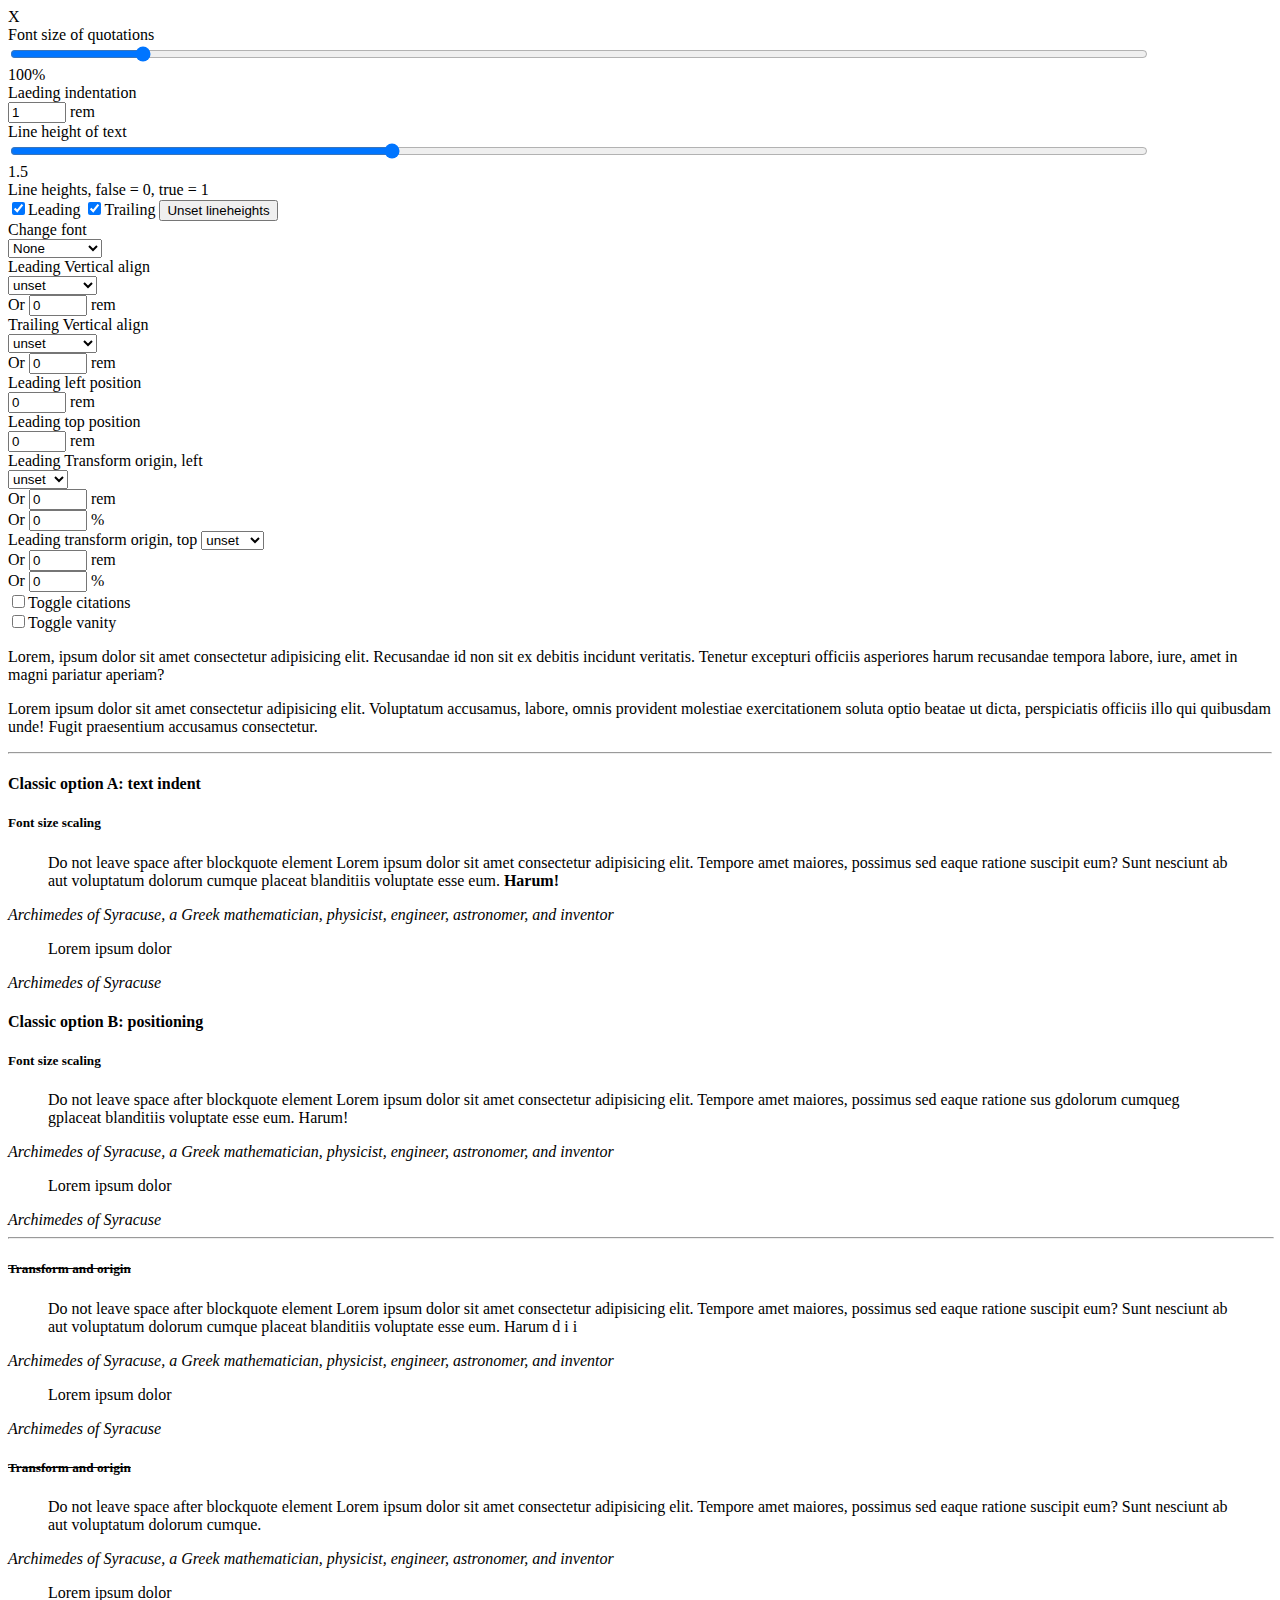
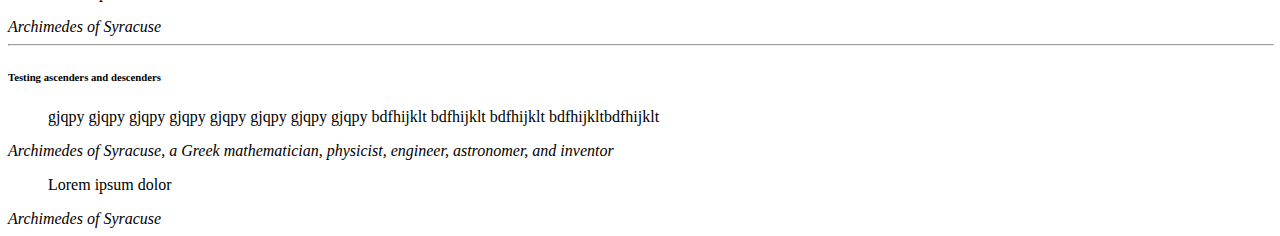
==== final/index.html @ 9e32eb4d "3 files added, 1 deleted" ====
<!DOCTYPE html>
<html lang="en">
  <head>
    <title>Home</title>
    <meta charset="UTF-8" />
    <meta name="viewport" content="width=device-width" />

    
    <link rel="preconnect" href="https://fonts.googleapis.com" />
    <link rel="preconnect" href="https://fonts.gstatic.com" crossorigin />
    <link
      href="https://fonts.googleapis.com/css2?family=Bitter:ital,wght@0,300..700;1,300..700&display=swap"
      rel="stylesheet"
    />
    <link
      href="https://fonts.googleapis.com/css2?family=Newsreader:wght@400;700&family=Literata:wght@400;700&display=swap&text=“”‘’—"
      rel="stylesheet"
    />

    

    
  </head>

  <body>
    <div id="toggle-tools">X</div>
    <div id="tools">

      <div>
        Font size of quotations <br />
        <input
          type="range"
          min="0.5"
          max="5"
          value="1"
          step="0.1"
          style="width: 90%"
          id="fontSize"
        />
        <br />
        <span id="fontSizeValue">100</span>%
      </div>
      <div>
        Laeding indentation<br />
        <input
          type="number"
          id="leadingIndent"
          step="0.1"
          value="1"
          style="width: 50px"
        />
        rem
      </div>

      <div>
        Line height of text <br />
        <input
          type="range"
          min="1"
          max="2.5"
          value="1.5"
          step="0.1"
          style="width: 90%"
          id="lineHeight"
        />
        <br />
        <span id="lineHeightValue">1.5</span>
      </div>
      <div>
        Line heights, false = 0, true = 1 <br />
        <label
          ><input
            type="checkbox"
            id="leadingLineHeight"
            checked
          />Leading</label
        >
        <label
          ><input
            type="checkbox"
            id="trailingLineHeight"
            checked
          />Trailing</label
        >
        <button id="unsetLineHeight">Unset lineheights</button>
      </div>
      <div>
        Change font <br />
        <select id="changeFont">
          <option value="inherit">None</option>
          <option value="Newsreader">Newsreader</option>
          <option value="Literata">Literata</option>
        </select>
      </div>
      <div>
        Leading Vertical align <br />
        <select id="changeLVAlign">
          <option>unset</option>
          <option>baseline</option>
          <option>sub</option>
          <option>super</option>
          <option>text-top</option>
          <option>text-bottom</option>
          <option>middle</option>
          <option>top</option>
          <option>bottom</option>
        </select>
        <br />
        Or
        <input
          id="lva"
          type="number"
          step="0.1"
          value="0"
          style="width: 50px"
        />
        rem
      </div>
      <div>
        Trailing Vertical align <br />
        <select id="changeTVAlign">
          <option>unset</option>
          <option>baseline</option>
          <option>sub</option>
          <option>super</option>
          <option>text-top</option>
          <option>text-bottom</option>
          <option>middle</option>
          <option>top</option>
          <option>bottom</option>
        </select>
        <br />
        Or
        <input
          id="tva"
          type="number"
          step="0.1"
          value="0"
          style="width: 50px"
        />
        rem
      </div>
      <div>
        Leading left position <br />
        <input
          id="lleft"
          type="number"
          step="0.1"
          value="0"
          style="width: 50px"
        />
        rem
      </div>
      <div>
        Leading top position <br />
        <input
          id="ltop"
          type="number"
          step="0.1"
          value="0"
          style="width: 50px"
        />
        rem
      </div>
      <div>
        Leading Transform origin, left <br />
        <select id="changeHOrigin">
          <option>unset</option>
          <option>left</option>
          <option>center</option>
          <option>right</option>
        </select>
        <br />
        Or
        <input id="ho" type="number" step="0.1" value="0" style="width: 50px" />
        rem
        <br />
        Or <input id="perho" type="number" value="0" style="width: 50px" /> %
      </div>
      <div>
        Leading transform origin, top
        <select id="changeVOrigin">
          <option>unset</option>
          <option>top</option>
          <option>center</option>
          <option>bottom</option>
        </select>
        <br />
        Or
        <input id="vo" type="number" step="0.1" value="0" style="width: 50px" />
        rem
        <br />
        Or <input id="pervo" type="number" value="0" style="width: 50px" /> %
      </div>
      <div>
        <label><input type="checkbox" id="toggleCite" />Toggle citations</label>
      </div>

      <div>
        <label><input type="checkbox" id="toggleVanity" />Toggle vanity</label>
      </div>
    </div>
    <div class="container">
      <div class="row">
        <div class="col">
          <p>
            Lorem, ipsum dolor sit amet consectetur adipisicing elit. Recusandae
            id non sit ex debitis incidunt veritatis. Tenetur excepturi officiis
            asperiores harum recusandae tempora labore, iure, amet in magni
            pariatur aperiam?
          </p>
        </div>
        <div class="col">
          <p>
            Lorem ipsum dolor sit amet consectetur adipisicing elit. Voluptatum
            accusamus, labore, omnis provident molestiae exercitationem soluta
            optio beatae ut dicta, perspiciatis officiis illo qui quibusdam
            unde! Fugit praesentium accusamus consectetur.
          </p>
        </div>
      </div>
      <hr />
      <div class="row">
        <div class="col classic classicA fontSize">
          <h4>Classic option A: text indent</h4>
          <h5>Font size scaling</h5>
          <div>
            <blockquote>
              Do not leave space after blockquote element Lorem ipsum dolor sit
              amet consectetur adipisicing elit. Tempore amet maiores, possimus
              sed eaque ratione suscipit eum? Sunt nesciunt ab aut voluptatum
              dolorum cumque placeat blanditiis voluptate esse eum.
              <strong>Harum!</strong>
            </blockquote>
            <cite
              >Archimedes of Syracuse, a Greek mathematician, physicist,
              engineer, astronomer, and inventor</cite
            >
          </div>
          <div>
            <blockquote>Lorem ipsum dolor</blockquote>
            <cite>Archimedes of Syracuse</cite>
          </div>
        </div>

        <div class="col classic classicB fontSize">
          <h4>Classic option B: positioning</h4>
          <h5>Font size scaling</h5>

          <div>
            <blockquote>
              Do not leave space after blockquote element Lorem ipsum dolor sit
              amet consectetur adipisicing elit. Tempore amet maiores, possimus
              sed eaque ratione sus gdolorum cumqueg gplaceat blanditiis
              voluptate esse eum. Harum!
            </blockquote>
            <cite
              >Archimedes of Syracuse, a Greek mathematician, physicist,
              engineer, astronomer, and inventor</cite
            >
          </div>
          <div>
            <blockquote>Lorem ipsum dolor</blockquote>
            <cite>Archimedes of Syracuse</cite>
          </div>
        </div>

        <hr style="width: 100%" />

        <div class="col classic classicA scale">
          <h5><del>Transform and origin</del></h5>
          <div>
            <blockquote>
              Do not leave space after blockquote element Lorem ipsum dolor sit
              amet consectetur adipisicing elit. Tempore amet maiores, possimus
              sed eaque ratione suscipit eum? Sunt nesciunt ab aut voluptatum
              dolorum cumque placeat blanditiis voluptate esse eum. Harum d i i
            </blockquote>
            <cite
              >Archimedes of Syracuse, a Greek mathematician, physicist,
              engineer, astronomer, and inventor</cite
            >
          </div>
          <div>
            <blockquote>Lorem ipsum dolor</blockquote>
            <cite>Archimedes of Syracuse</cite>
          </div>
        </div>
        <div class="col classic classicB scale">
          <h5><del>Transform and origin</del></h5>
          <div>
            <blockquote>
              Do not leave space after blockquote element Lorem ipsum dolor sit
              amet consectetur adipisicing elit. Tempore amet maiores, possimus
              sed eaque ratione suscipit eum? Sunt nesciunt ab aut voluptatum
              dolorum cumque.
            </blockquote>
            <cite
              >Archimedes of Syracuse, a Greek mathematician, physicist,
              engineer, astronomer, and inventor</cite
            >
          </div>
          <div>
            <blockquote>Lorem ipsum dolor</blockquote>
            <cite>Archimedes of Syracuse</cite>
          </div>
        </div>

        <hr style="width: 100%" />

        <div class="col classic classicA fontSize">
          <h6>Testing ascenders and descenders</h6>
          <div>
            <blockquote>
						gjqpy gjqpy gjqpy gjqpy gjqpy gjqpy gjqpy gjqpy 
						bdfhijklt bdfhijklt bdfhijklt bdfhijkltbdfhijklt 
            </blockquote>
            <cite
              >Archimedes of Syracuse, a Greek mathematician, physicist,
              engineer, astronomer, and inventor</cite
            >
          </div>
          <div>
            <blockquote>Lorem ipsum dolor</blockquote>
            <cite>Archimedes of Syracuse</cite>
          </div>
        </div>
      </div>
    </div>
  </body>
</html>
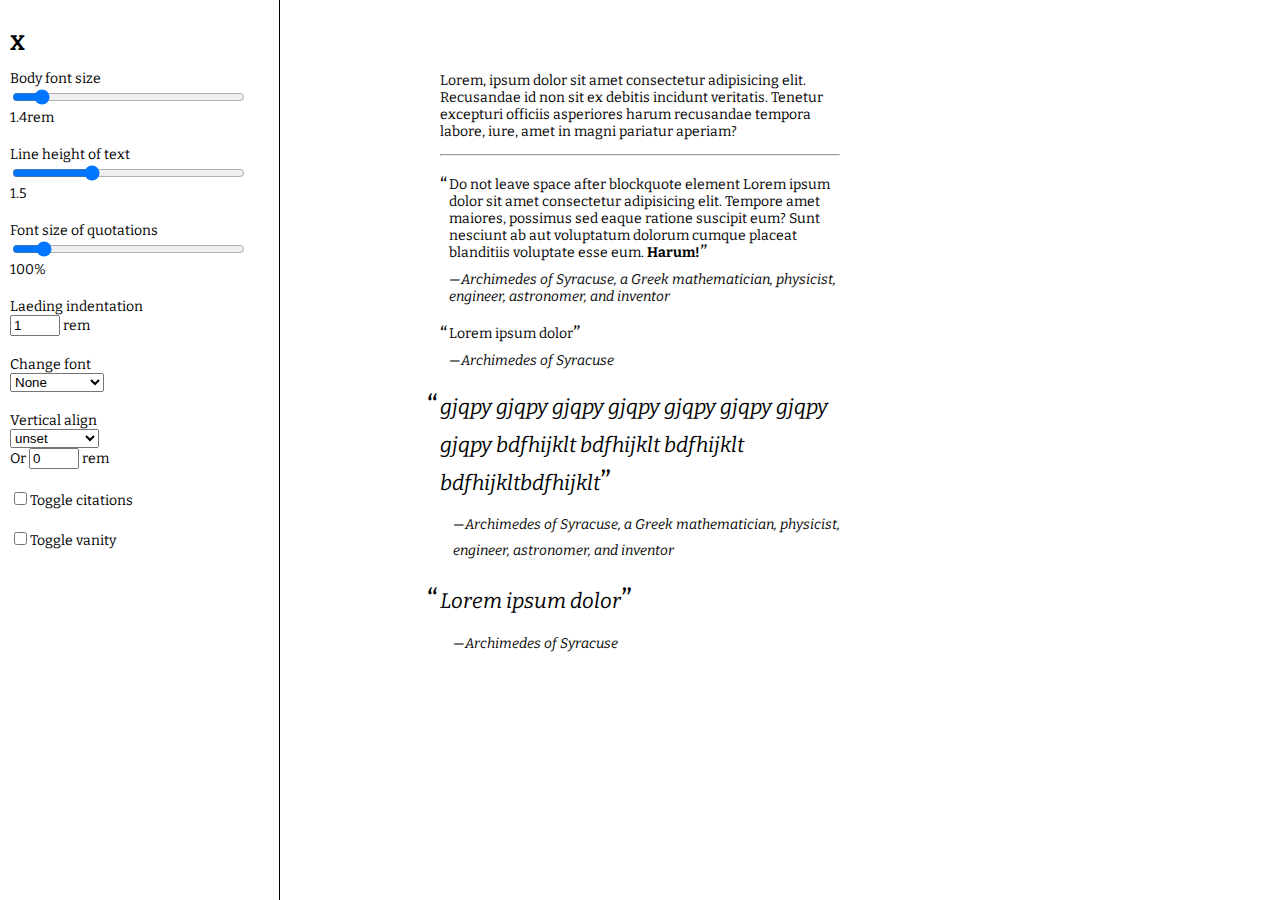
==== commit 30702ba0: "3 files modified" ====
--- a/final/index.html
+++ b/final/index.html
@@ -5,7 +5,9 @@
     <meta charset="UTF-8" />
     <meta name="viewport" content="width=device-width" />
 
-    
+    <link rel="stylesheet" href="styles.css" />
+    <script src="script.js"></script>
+
     <link rel="preconnect" href="https://fonts.googleapis.com" />
     <link rel="preconnect" href="https://fonts.gstatic.com" crossorigin />
     <link
@@ -16,16 +18,39 @@
       href="https://fonts.googleapis.com/css2?family=Newsreader:wght@400;700&family=Literata:wght@400;700&display=swap&text=“”‘’—"
       rel="stylesheet"
     />
-
-    
-
-    
   </head>
 
   <body>
     <div id="toggle-tools">X</div>
     <div id="tools">
-
+      <div>
+        Body font size <br />
+        <input
+          type="range"
+          min="1"
+          max="5"
+          value="1.4"
+          step="0.1"
+          style="width: 90%"
+          id="bodyFontSize"
+        />
+        <br />
+        <span id="bodyFontSizeValue">1.4</span>rem
+      </div>
+      <div>
+        Line height of text <br />
+        <input
+          type="range"
+          min="1"
+          max="2.5"
+          value="1.5"
+          step="0.1"
+          style="width: 90%"
+          id="lineHeight"
+        />
+        <br />
+        <span id="lineHeightValue">1.5</span>
+      </div>
       <div>
         Font size of quotations <br />
         <input
@@ -53,38 +78,6 @@
       </div>
 
       <div>
-        Line height of text <br />
-        <input
-          type="range"
-          min="1"
-          max="2.5"
-          value="1.5"
-          step="0.1"
-          style="width: 90%"
-          id="lineHeight"
-        />
-        <br />
-        <span id="lineHeightValue">1.5</span>
-      </div>
-      <div>
-        Line heights, false = 0, true = 1 <br />
-        <label
-          ><input
-            type="checkbox"
-            id="leadingLineHeight"
-            checked
-          />Leading</label
-        >
-        <label
-          ><input
-            type="checkbox"
-            id="trailingLineHeight"
-            checked
-          />Trailing</label
-        >
-        <button id="unsetLineHeight">Unset lineheights</button>
-      </div>
-      <div>
         Change font <br />
         <select id="changeFont">
           <option value="inherit">None</option>
@@ -93,8 +86,8 @@
         </select>
       </div>
       <div>
-        Leading Vertical align <br />
-        <select id="changeLVAlign">
+        Vertical align <br />
+        <select id="changeVAlign">
           <option>unset</option>
           <option>baseline</option>
           <option>sub</option>
@@ -107,91 +100,10 @@
         </select>
         <br />
         Or
-        <input
-          id="lva"
-          type="number"
-          step="0.1"
-          value="0"
-          style="width: 50px"
-        />
+        <input id="va" type="number" step="0.1" value="0" style="width: 50px" />
         rem
       </div>
-      <div>
-        Trailing Vertical align <br />
-        <select id="changeTVAlign">
-          <option>unset</option>
-          <option>baseline</option>
-          <option>sub</option>
-          <option>super</option>
-          <option>text-top</option>
-          <option>text-bottom</option>
-          <option>middle</option>
-          <option>top</option>
-          <option>bottom</option>
-        </select>
-        <br />
-        Or
-        <input
-          id="tva"
-          type="number"
-          step="0.1"
-          value="0"
-          style="width: 50px"
-        />
-        rem
-      </div>
-      <div>
-        Leading left position <br />
-        <input
-          id="lleft"
-          type="number"
-          step="0.1"
-          value="0"
-          style="width: 50px"
-        />
-        rem
-      </div>
-      <div>
-        Leading top position <br />
-        <input
-          id="ltop"
-          type="number"
-          step="0.1"
-          value="0"
-          style="width: 50px"
-        />
-        rem
-      </div>
-      <div>
-        Leading Transform origin, left <br />
-        <select id="changeHOrigin">
-          <option>unset</option>
-          <option>left</option>
-          <option>center</option>
-          <option>right</option>
-        </select>
-        <br />
-        Or
-        <input id="ho" type="number" step="0.1" value="0" style="width: 50px" />
-        rem
-        <br />
-        Or <input id="perho" type="number" value="0" style="width: 50px" /> %
-      </div>
-      <div>
-        Leading transform origin, top
-        <select id="changeVOrigin">
-          <option>unset</option>
-          <option>top</option>
-          <option>center</option>
-          <option>bottom</option>
-        </select>
-        <br />
-        Or
-        <input id="vo" type="number" step="0.1" value="0" style="width: 50px" />
-        rem
-        <br />
-        Or <input id="pervo" type="number" value="0" style="width: 50px" /> %
-      </div>
+
       <div>
         <label><input type="checkbox" id="toggleCite" />Toggle citations</label>
       </div>
@@ -201,130 +113,45 @@
       </div>
     </div>
     <div class="container">
-      <div class="row">
-        <div class="col">
-          <p>
-            Lorem, ipsum dolor sit amet consectetur adipisicing elit. Recusandae
-            id non sit ex debitis incidunt veritatis. Tenetur excepturi officiis
-            asperiores harum recusandae tempora labore, iure, amet in magni
-            pariatur aperiam?
-          </p>
-        </div>
-        <div class="col">
-          <p>
-            Lorem ipsum dolor sit amet consectetur adipisicing elit. Voluptatum
-            accusamus, labore, omnis provident molestiae exercitationem soluta
-            optio beatae ut dicta, perspiciatis officiis illo qui quibusdam
-            unde! Fugit praesentium accusamus consectetur.
-          </p>
-        </div>
+      <p>
+        Lorem, ipsum dolor sit amet consectetur adipisicing elit. Recusandae id
+        non sit ex debitis incidunt veritatis. Tenetur excepturi officiis
+        asperiores harum recusandae tempora labore, iure, amet in magni pariatur
+        aperiam?
+      </p>
+
+      <hr />
+      <div class="quoted">
+        <blockquote>
+          Do not leave space after blockquote element Lorem ipsum dolor sit amet
+          consectetur adipisicing elit. Tempore amet maiores, possimus sed eaque
+          ratione suscipit eum? Sunt nesciunt ab aut voluptatum dolorum cumque
+          placeat blanditiis voluptate esse eum.
+          <strong>Harum!</strong>
+        </blockquote>
+        <cite
+          >Archimedes of Syracuse, a Greek mathematician, physicist, engineer,
+          astronomer, and inventor</cite
+        >
       </div>
-      <hr />
-      <div class="row">
-        <div class="col classic classicA fontSize">
-          <h4>Classic option A: text indent</h4>
-          <h5>Font size scaling</h5>
-          <div>
-            <blockquote>
-              Do not leave space after blockquote element Lorem ipsum dolor sit
-              amet consectetur adipisicing elit. Tempore amet maiores, possimus
-              sed eaque ratione suscipit eum? Sunt nesciunt ab aut voluptatum
-              dolorum cumque placeat blanditiis voluptate esse eum.
-              <strong>Harum!</strong>
-            </blockquote>
-            <cite
-              >Archimedes of Syracuse, a Greek mathematician, physicist,
-              engineer, astronomer, and inventor</cite
-            >
-          </div>
-          <div>
-            <blockquote>Lorem ipsum dolor</blockquote>
-            <cite>Archimedes of Syracuse</cite>
-          </div>
-        </div>
+      <div class="quoted">
+        <blockquote>Lorem ipsum dolor</blockquote>
+        <cite>Archimedes of Syracuse</cite>
+      </div>
 
-        <div class="col classic classicB fontSize">
-          <h4>Classic option B: positioning</h4>
-          <h5>Font size scaling</h5>
-
-          <div>
-            <blockquote>
-              Do not leave space after blockquote element Lorem ipsum dolor sit
-              amet consectetur adipisicing elit. Tempore amet maiores, possimus
-              sed eaque ratione sus gdolorum cumqueg gplaceat blanditiis
-              voluptate esse eum. Harum!
-            </blockquote>
-            <cite
-              >Archimedes of Syracuse, a Greek mathematician, physicist,
-              engineer, astronomer, and inventor</cite
-            >
-          </div>
-          <div>
-            <blockquote>Lorem ipsum dolor</blockquote>
-            <cite>Archimedes of Syracuse</cite>
-          </div>
-        </div>
-
-        <hr style="width: 100%" />
-
-        <div class="col classic classicA scale">
-          <h5><del>Transform and origin</del></h5>
-          <div>
-            <blockquote>
-              Do not leave space after blockquote element Lorem ipsum dolor sit
-              amet consectetur adipisicing elit. Tempore amet maiores, possimus
-              sed eaque ratione suscipit eum? Sunt nesciunt ab aut voluptatum
-              dolorum cumque placeat blanditiis voluptate esse eum. Harum d i i
-            </blockquote>
-            <cite
-              >Archimedes of Syracuse, a Greek mathematician, physicist,
-              engineer, astronomer, and inventor</cite
-            >
-          </div>
-          <div>
-            <blockquote>Lorem ipsum dolor</blockquote>
-            <cite>Archimedes of Syracuse</cite>
-          </div>
-        </div>
-        <div class="col classic classicB scale">
-          <h5><del>Transform and origin</del></h5>
-          <div>
-            <blockquote>
-              Do not leave space after blockquote element Lorem ipsum dolor sit
-              amet consectetur adipisicing elit. Tempore amet maiores, possimus
-              sed eaque ratione suscipit eum? Sunt nesciunt ab aut voluptatum
-              dolorum cumque.
-            </blockquote>
-            <cite
-              >Archimedes of Syracuse, a Greek mathematician, physicist,
-              engineer, astronomer, and inventor</cite
-            >
-          </div>
-          <div>
-            <blockquote>Lorem ipsum dolor</blockquote>
-            <cite>Archimedes of Syracuse</cite>
-          </div>
-        </div>
-
-        <hr style="width: 100%" />
-
-        <div class="col classic classicA fontSize">
-          <h6>Testing ascenders and descenders</h6>
-          <div>
-            <blockquote>
-						gjqpy gjqpy gjqpy gjqpy gjqpy gjqpy gjqpy gjqpy 
-						bdfhijklt bdfhijklt bdfhijklt bdfhijkltbdfhijklt 
-            </blockquote>
-            <cite
-              >Archimedes of Syracuse, a Greek mathematician, physicist,
-              engineer, astronomer, and inventor</cite
-            >
-          </div>
-          <div>
-            <blockquote>Lorem ipsum dolor</blockquote>
-            <cite>Archimedes of Syracuse</cite>
-          </div>
-        </div>
+      <div class="quoted vanity">
+        <blockquote>
+          gjqpy gjqpy gjqpy gjqpy gjqpy gjqpy gjqpy gjqpy bdfhijklt bdfhijklt
+          bdfhijklt bdfhijkltbdfhijklt
+        </blockquote>
+        <cite
+          >Archimedes of Syracuse, a Greek mathematician, physicist, engineer,
+          astronomer, and inventor</cite
+        >
+      </div>
+      <div class="quoted vanity">
+        <blockquote>Lorem ipsum dolor</blockquote>
+        <cite>Archimedes of Syracuse</cite>
       </div>
     </div>
   </body>
--- a/final/styles.css
+++ b/final/styles.css
@@ -0,0 +1,134 @@
+:root {
+  --line-height: 1.5;
+  --font-size: 100%;
+  --vertical-align: unset;
+  --leading-indent: 1rem;
+  --font-family: inherit;
+}
+
+html {
+  font-size: 62.5%;
+}
+
+* {
+  box-sizing: border-box;
+}
+
+body {
+  font-family: 'Bitter', serif;
+  font-size: 1.4rem;
+  padding-bottom: 5rem;
+}
+
+.container {
+  padding: 5rem;
+  max-width: 500px;
+  margin: 0 auto;
+  font-size: var(--body-font-size, 1.4rem);
+}
+
+div {
+  margin: 2rem 0;
+}
+
+#tools {
+  width: 280px;
+  z-index: 1000;
+  background-color: white;
+  border-right: 1px solid black;
+  padding: 1rem;
+  position: fixed;
+  top: 0;
+  left: 0;
+  bottom: 0;
+  margin: 0;
+  padding-top: 5rem;
+  height: 100vh;
+  overflow-y: auto;
+}
+
+#toggle-tools {
+  display: block;
+  position: fixed;
+  top: 0;
+  left: 0;
+  padding: 1rem;
+  font-weight: bold;
+  font-size: 150%;
+  z-index: 1100;
+  cursor: pointer;
+}
+
+/* here is what matters */
+/*The best option*/
+.quoted {
+  --font-size: 150%;
+  --vertical-align: -0.4rem;
+  --opening-indent: 0.9rem;
+}
+.quoted blockquote {
+  margin: 0;
+  position: relative;
+  margin-left: var(--opening-indent, 1rem);
+}
+.quoted blockquote:before,
+.quoted blockquote:after {
+  font-family: var(--quote-font);
+  line-height: 0;
+  vertical-align: var(--vertical-align, unset);
+  font-size: var(--font-size, 100%);
+}
+
+.quoted blockquote:before {
+  content: '\201C';
+  text-indent: calc(var(--opening-indent, 1rem) * -1);
+  display: inline-block;
+}
+
+.quoted blockquote:after {
+  content: '\201D';
+}
+.quoted cite {
+  display: block;
+  margin-top: 1rem;
+  font-style: italic;
+  margin-left: var(--opening-indent, 1rem);
+}
+.quoted cite:before {
+  content: '\2014';
+  font-family: var(--quote-font);
+}
+.quoted cite:after {
+  margin-left: var(--opening-indent, 1rem);
+}
+
+.vanity {
+  --opening-indent: 1.3rem;
+
+  line-height: calc(var(--line-height) * 1.2);
+}
+.vanity blockquote {
+  font-size: 150%;
+  font-style: italic;
+  margin-left: 0 !important;
+  padding-left: 0;
+}
+.vanity blockquote:before,
+.vanity blockquote:after {
+  font-style: normal;
+}
+
+.vanity blockquote cite {
+  margin-left: 0;
+  font-size: 120%;
+  font-style: normal;
+}
+
+q:before {
+  content: '\2018';
+  font-family: var(--quote-font);
+}
+q:after {
+  content: '\2019';
+  font-family: var(--quote-font);
+}
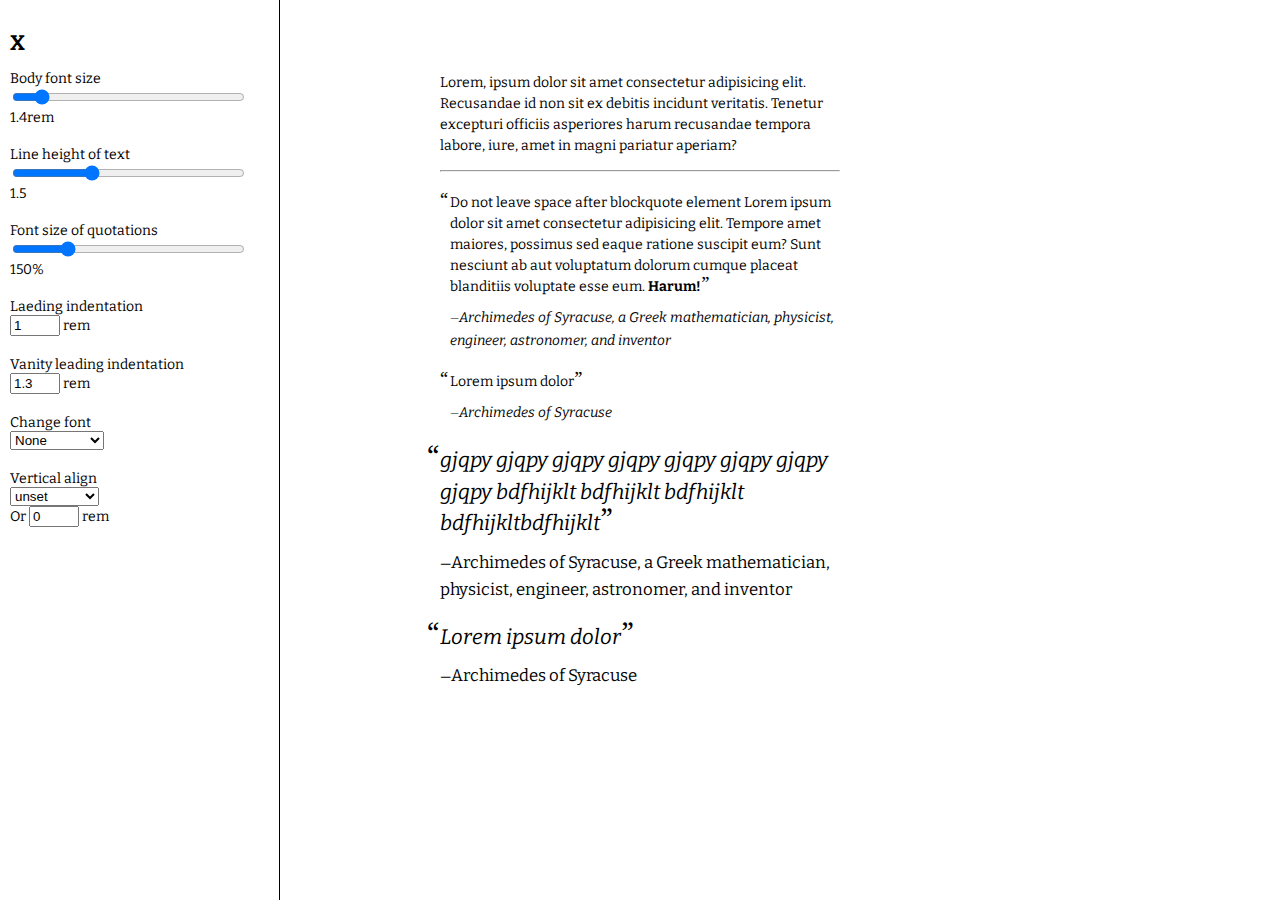
==== commit 5e38d0d3: "3 files modified" ====
--- a/final/index.html
+++ b/final/index.html
@@ -57,25 +57,36 @@
           type="range"
           min="0.5"
           max="5"
-          value="1"
+          value="1.5"
           step="0.1"
           style="width: 90%"
           id="fontSize"
         />
         <br />
-        <span id="fontSizeValue">100</span>%
+        <span id="fontSizeValue">150</span>%
       </div>
       <div>
         Laeding indentation<br />
         <input
           type="number"
-          id="leadingIndent"
+          id="openingIndent"
           step="0.1"
           value="1"
           style="width: 50px"
         />
         rem
       </div>
+      <div>
+      Vanity leading indentation<br />
+      <input
+        type="number"
+        id="vanityOpeningIndent"
+        step="0.1"
+        value="1.3"
+        style="width: 50px"
+      />
+      rem
+    </div>
 
       <div>
         Change font <br />
@@ -104,13 +115,6 @@
         rem
       </div>
 
-      <div>
-        <label><input type="checkbox" id="toggleCite" />Toggle citations</label>
-      </div>
-
-      <div>
-        <label><input type="checkbox" id="toggleVanity" />Toggle vanity</label>
-      </div>
     </div>
     <div class="container">
       <p>
--- a/final/styles.css
+++ b/final/styles.css
@@ -1,10 +1,3 @@
-:root {
-  --line-height: 1.5;
-  --font-size: 100%;
-  --vertical-align: unset;
-  --leading-indent: 1rem;
-  --font-family: inherit;
-}
 
 html {
   font-size: 62.5%;
@@ -24,7 +17,6 @@
   padding: 5rem;
   max-width: 500px;
   margin: 0 auto;
-  font-size: var(--body-font-size, 1.4rem);
 }
 
 div {
@@ -60,11 +52,23 @@
 }
 
 /* here is what matters */
+
+:root {
+  --quote-font: 'Newsreader';
+  --line-height: 1.5;
+  --body-font-size: 1.4;
+}
+/* this is like the main body */
+.container {
+  font-size: var(--body-font-size, 1.4rem);
+  line-height: var(--line-height, 1.5rem);
+}
 /*The best option*/
 .quoted {
   --font-size: 150%;
-  --vertical-align: -0.4rem;
-  --opening-indent: 0.9rem;
+  --vertical-align: 0;
+  --opening-indent: unset;
+
 }
 .quoted blockquote {
   margin: 0;
@@ -104,8 +108,8 @@
 
 .vanity {
   --opening-indent: 1.3rem;
-
-  line-height: calc(var(--line-height) * 1.2);
+  /* this should be a rare case */
+  line-height: calc(var(--line-height) * 1);
 }
 .vanity blockquote {
   font-size: 150%;
@@ -118,7 +122,7 @@
   font-style: normal;
 }
 
-.vanity blockquote cite {
+.vanity cite {
   margin-left: 0;
   font-size: 120%;
   font-style: normal;
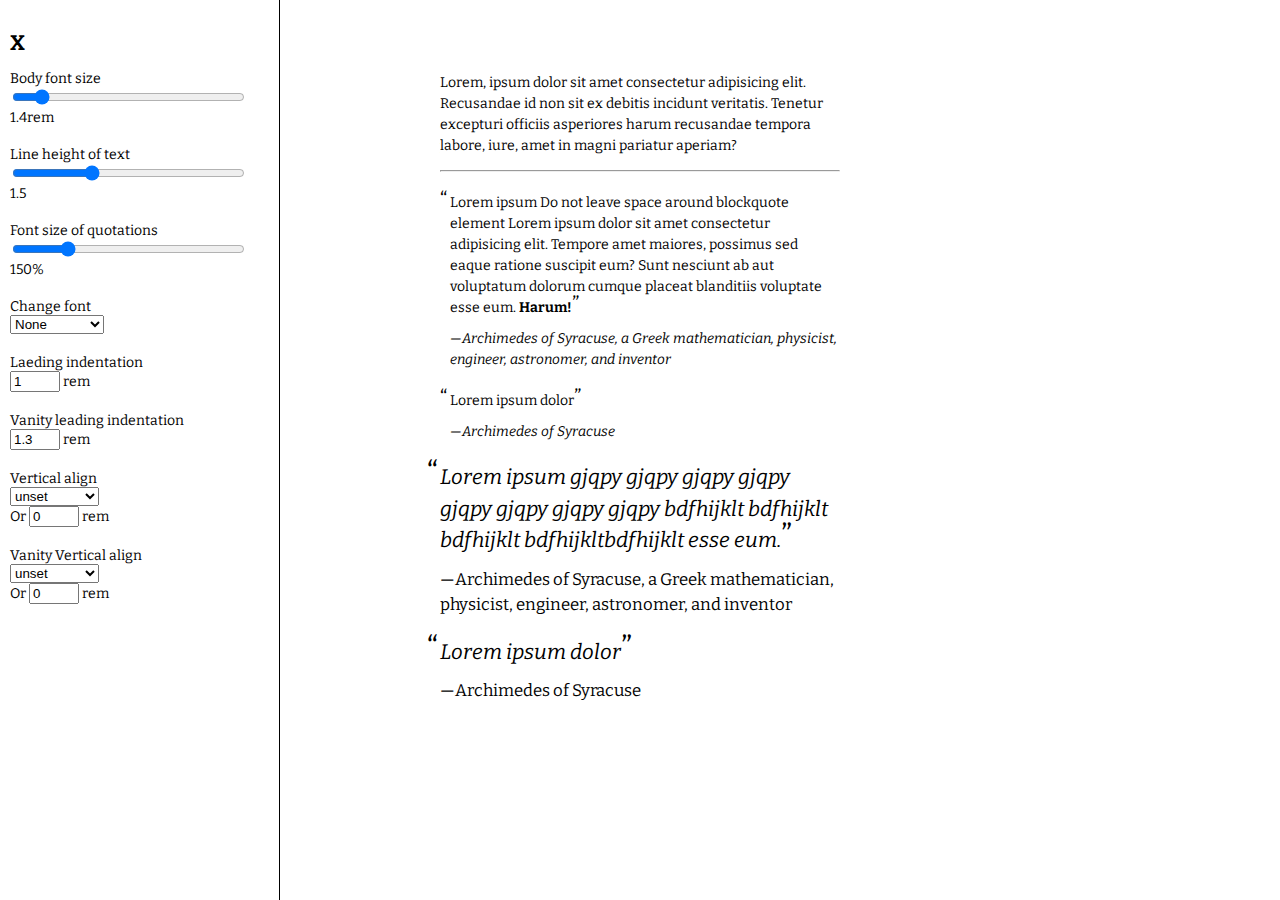
==== commit 8e3dfcaa: "3 files modified" ====
--- a/final/index.html
+++ b/final/index.html
@@ -66,6 +66,14 @@
         <span id="fontSizeValue">150</span>%
       </div>
       <div>
+      Change font <br />
+      <select id="changeFont">
+        <option value="inherit">None</option>
+        <option value="Newsreader">Newsreader</option>
+        <option value="Literata">Literata</option>
+      </select>
+    </div>
+      <div>
         Laeding indentation<br />
         <input
           type="number"
@@ -88,14 +96,7 @@
       rem
     </div>
 
-      <div>
-        Change font <br />
-        <select id="changeFont">
-          <option value="inherit">None</option>
-          <option value="Newsreader">Newsreader</option>
-          <option value="Literata">Literata</option>
-        </select>
-      </div>
+    
       <div>
         Vertical align <br />
         <select id="changeVAlign">
@@ -115,6 +116,25 @@
         rem
       </div>
 
+      <div>
+      Vanity Vertical align <br />
+      <select id="changeVVAlign">
+        <option>unset</option>
+        <option>baseline</option>
+        <option>sub</option>
+        <option>super</option>
+        <option>text-top</option>
+        <option>text-bottom</option>
+        <option>middle</option>
+        <option>top</option>
+        <option>bottom</option>
+      </select>
+      <br />
+      Or
+      <input id="vva" type="number" step="0.1" value="0" style="width: 50px" />
+      rem
+    </div>
+
     </div>
     <div class="container">
       <p>
@@ -127,7 +147,7 @@
       <hr />
       <div class="quoted">
         <blockquote>
-          Do not leave space after blockquote element Lorem ipsum dolor sit amet
+        Lorem ipsum Do not leave space around blockquote element Lorem ipsum dolor sit amet
           consectetur adipisicing elit. Tempore amet maiores, possimus sed eaque
           ratione suscipit eum? Sunt nesciunt ab aut voluptatum dolorum cumque
           placeat blanditiis voluptate esse eum.
@@ -145,8 +165,8 @@
 
       <div class="quoted vanity">
         <blockquote>
-          gjqpy gjqpy gjqpy gjqpy gjqpy gjqpy gjqpy gjqpy bdfhijklt bdfhijklt
-          bdfhijklt bdfhijkltbdfhijklt
+        Lorem ipsum gjqpy gjqpy gjqpy gjqpy gjqpy gjqpy gjqpy gjqpy bdfhijklt bdfhijklt
+          bdfhijklt bdfhijkltbdfhijklt esse eum.
         </blockquote>
         <cite
           >Archimedes of Syracuse, a Greek mathematician, physicist, engineer,
--- a/final/styles.css
+++ b/final/styles.css
@@ -54,7 +54,7 @@
 /* here is what matters */
 
 :root {
-  --quote-font: 'Newsreader';
+  --quote-font: inherit;
   --line-height: 1.5;
   --body-font-size: 1.4;
 }
@@ -66,7 +66,7 @@
 /*The best option*/
 .quoted {
   --font-size: 150%;
-  --vertical-align: 0;
+  --vertical-align: unset;
   --opening-indent: unset;
 
 }
@@ -108,6 +108,12 @@
 
 .vanity {
   --opening-indent: 1.3rem;
+  /* this is tempting but not so practical */
+  /* --vertical-align-multiplier: 1.5; */
+
+  /* better have an overide */
+  --vertical-align: unset;
+  
   /* this should be a rare case */
   line-height: calc(var(--line-height) * 1);
 }
@@ -120,6 +126,8 @@
 .vanity blockquote:before,
 .vanity blockquote:after {
   font-style: normal;
+  /* using the tempting-but-not-so-practical variable */
+  /* vertical-align: calc(var(--vertical-align, unset) * var(--vertical-align-multiplier)); */
 }
 
 .vanity cite {
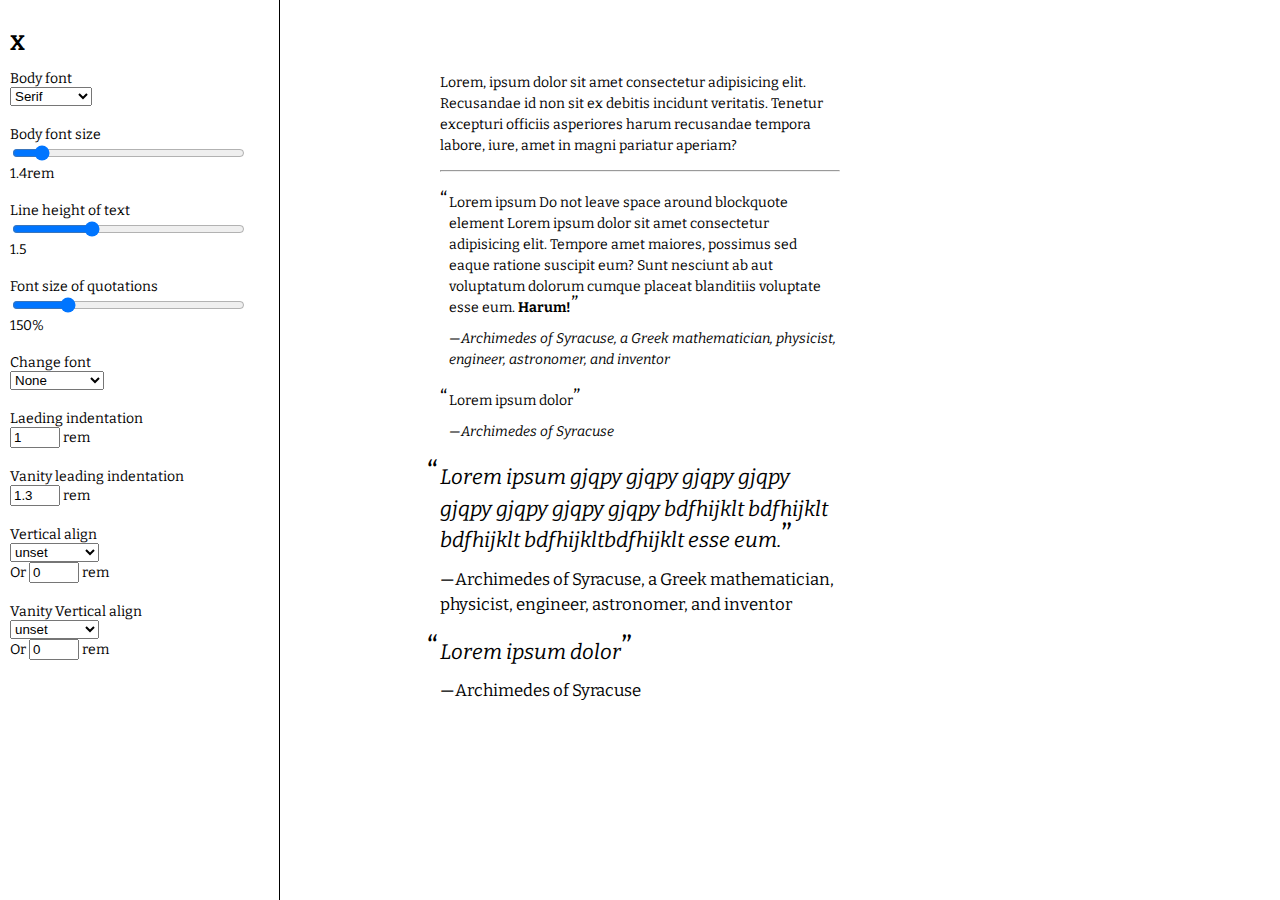
==== commit 2527ae3c: "3 files modified, 2 added" ====
--- a/final/index.html
+++ b/final/index.html
@@ -11,7 +11,7 @@
     <link rel="preconnect" href="https://fonts.googleapis.com" />
     <link rel="preconnect" href="https://fonts.gstatic.com" crossorigin />
     <link
-      href="https://fonts.googleapis.com/css2?family=Bitter:ital,wght@0,300..700;1,300..700&display=swap"
+      href="https://fonts.googleapis.com/css2?family=Bitter:ital,wght@0,300..700;1,300..700&family=Signika:wght@300..700&display=swap"
       rel="stylesheet"
     />
     <link
@@ -23,6 +23,13 @@
   <body>
     <div id="toggle-tools">X</div>
     <div id="tools">
+      <div>
+        Body font <br />
+        <select id="bodyFont">
+          <option value="Bitter">Serif</option>
+          <option value="Signika">Sans-serif</option>
+        </select>
+      </div>
       <div>
         Body font size <br />
         <input
--- a/final/styles.css
+++ b/final/styles.css
@@ -1,4 +1,3 @@
-
 html {
   font-size: 62.5%;
 }
@@ -8,9 +7,13 @@
 }
 
 body {
-  font-family: 'Bitter', serif;
+  font-family: var(--body-font, 'Bitter');
+  font-weight: 400;
   font-size: 1.4rem;
   padding-bottom: 5rem;
+}
+.sans {
+  font-family: 'Signika', sans-serif;
 }
 
 .container {
@@ -67,7 +70,7 @@
 .quoted {
   --font-size: 150%;
   --vertical-align: unset;
-  --opening-indent: unset;
+  --opening-indent: 0.9rem;
 
 }
 .quoted blockquote {
@@ -102,14 +105,13 @@
   content: '\2014';
   font-family: var(--quote-font);
 }
-.quoted cite:after {
-  margin-left: var(--opening-indent, 1rem);
-}
 
 .vanity {
-  --opening-indent: 1.3rem;
   /* this is tempting but not so practical */
   /* --vertical-align-multiplier: 1.5; */
+  /* --openinig-indent-adder: 0.3rem; */
+
+  --opening-indent: 1.3rem;
 
   /* better have an overide */
   --vertical-align: unset;
@@ -123,6 +125,12 @@
   margin-left: 0 !important;
   padding-left: 0;
 }
+
+/* using the tempting-but-not-so-practical variable */
+/* .vanity blockquote:before {
+  text-indent: calc((var(--opening-indent) + var(--openinig-indent-adder) )* -1);
+} */
+
 .vanity blockquote:before,
 .vanity blockquote:after {
   font-style: normal;
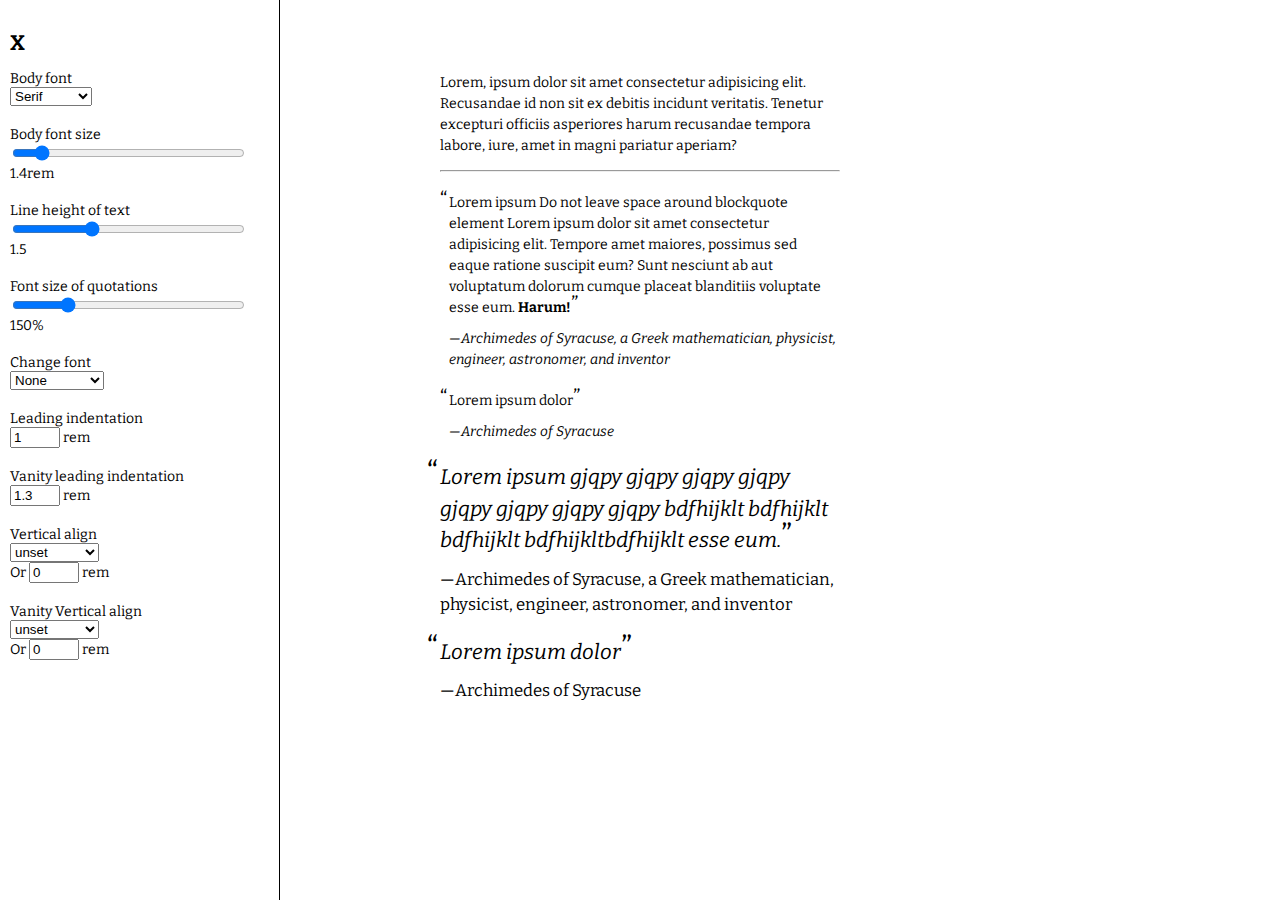
==== commit 9a374ae5: "3 files modified" ====
--- a/final/index.html
+++ b/final/index.html
@@ -81,7 +81,7 @@
       </select>
     </div>
       <div>
-        Laeding indentation<br />
+        Leading indentation<br />
         <input
           type="number"
           id="openingIndent"
